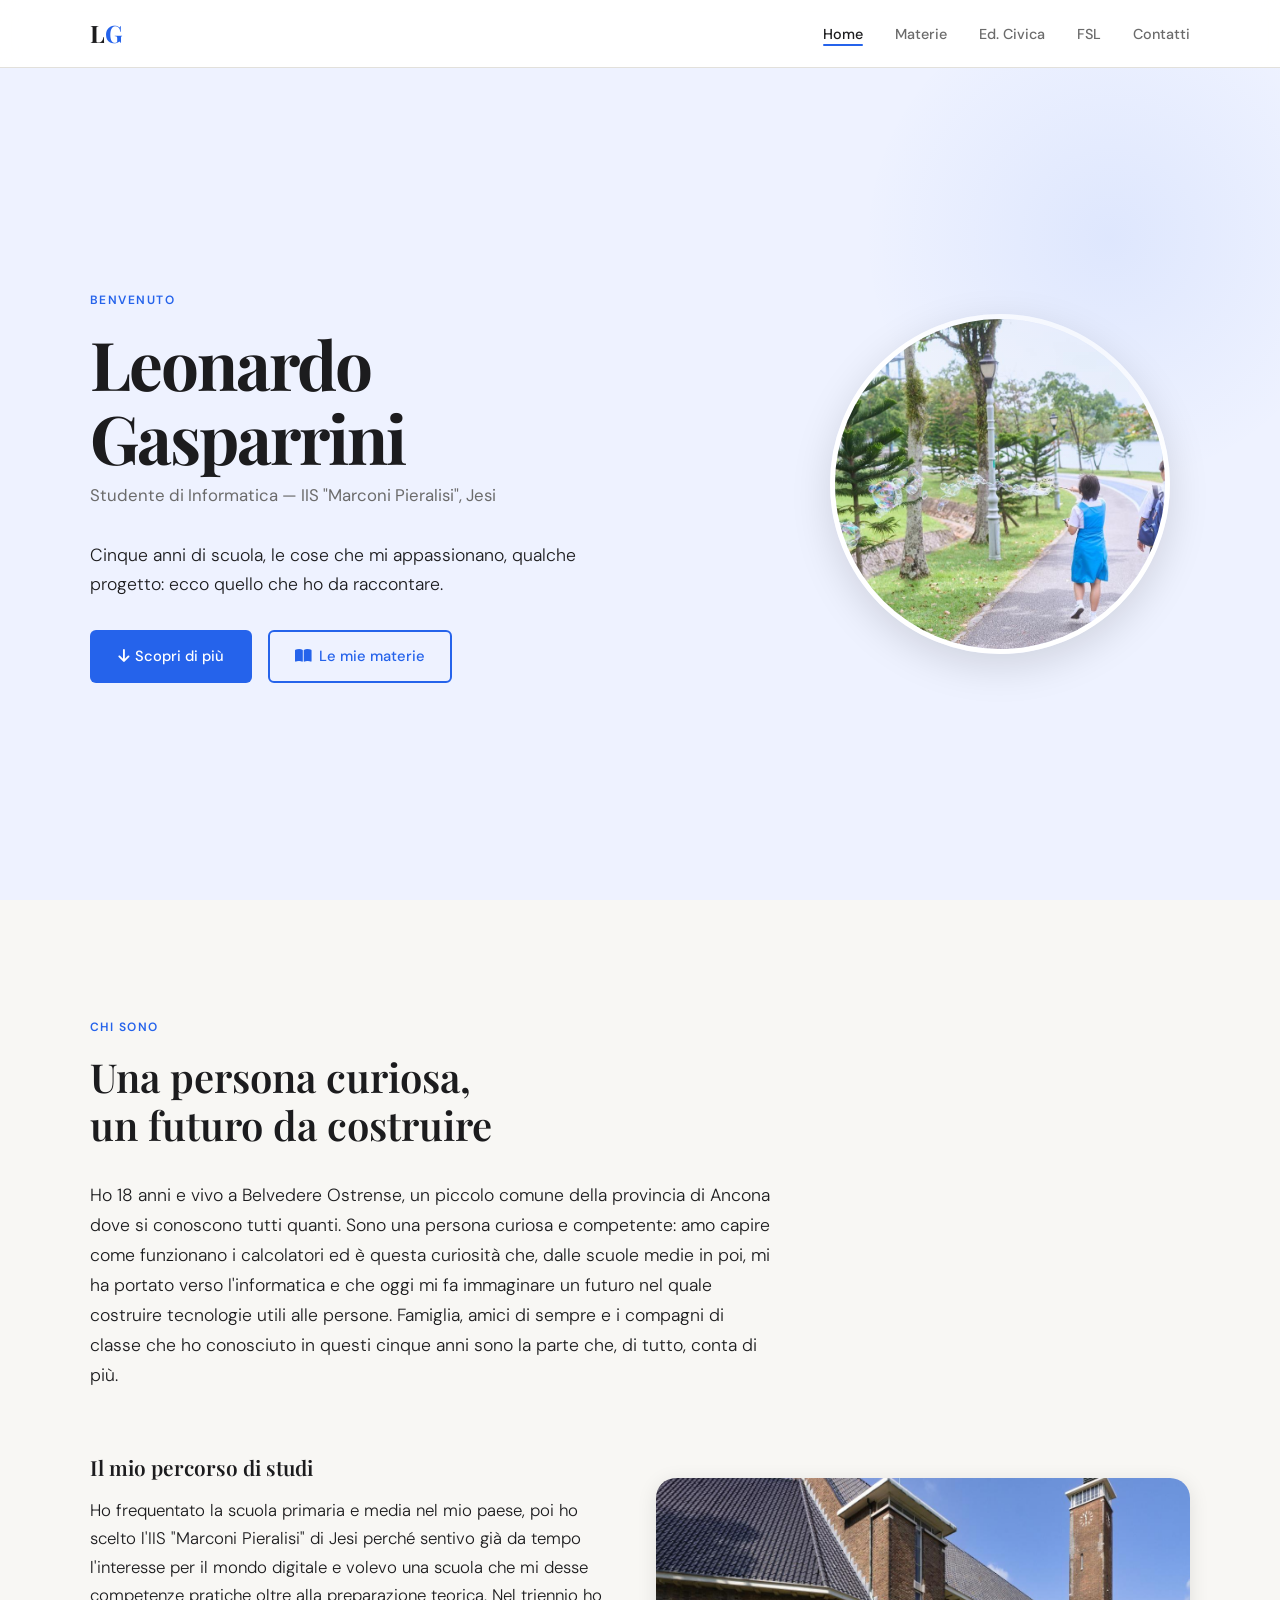
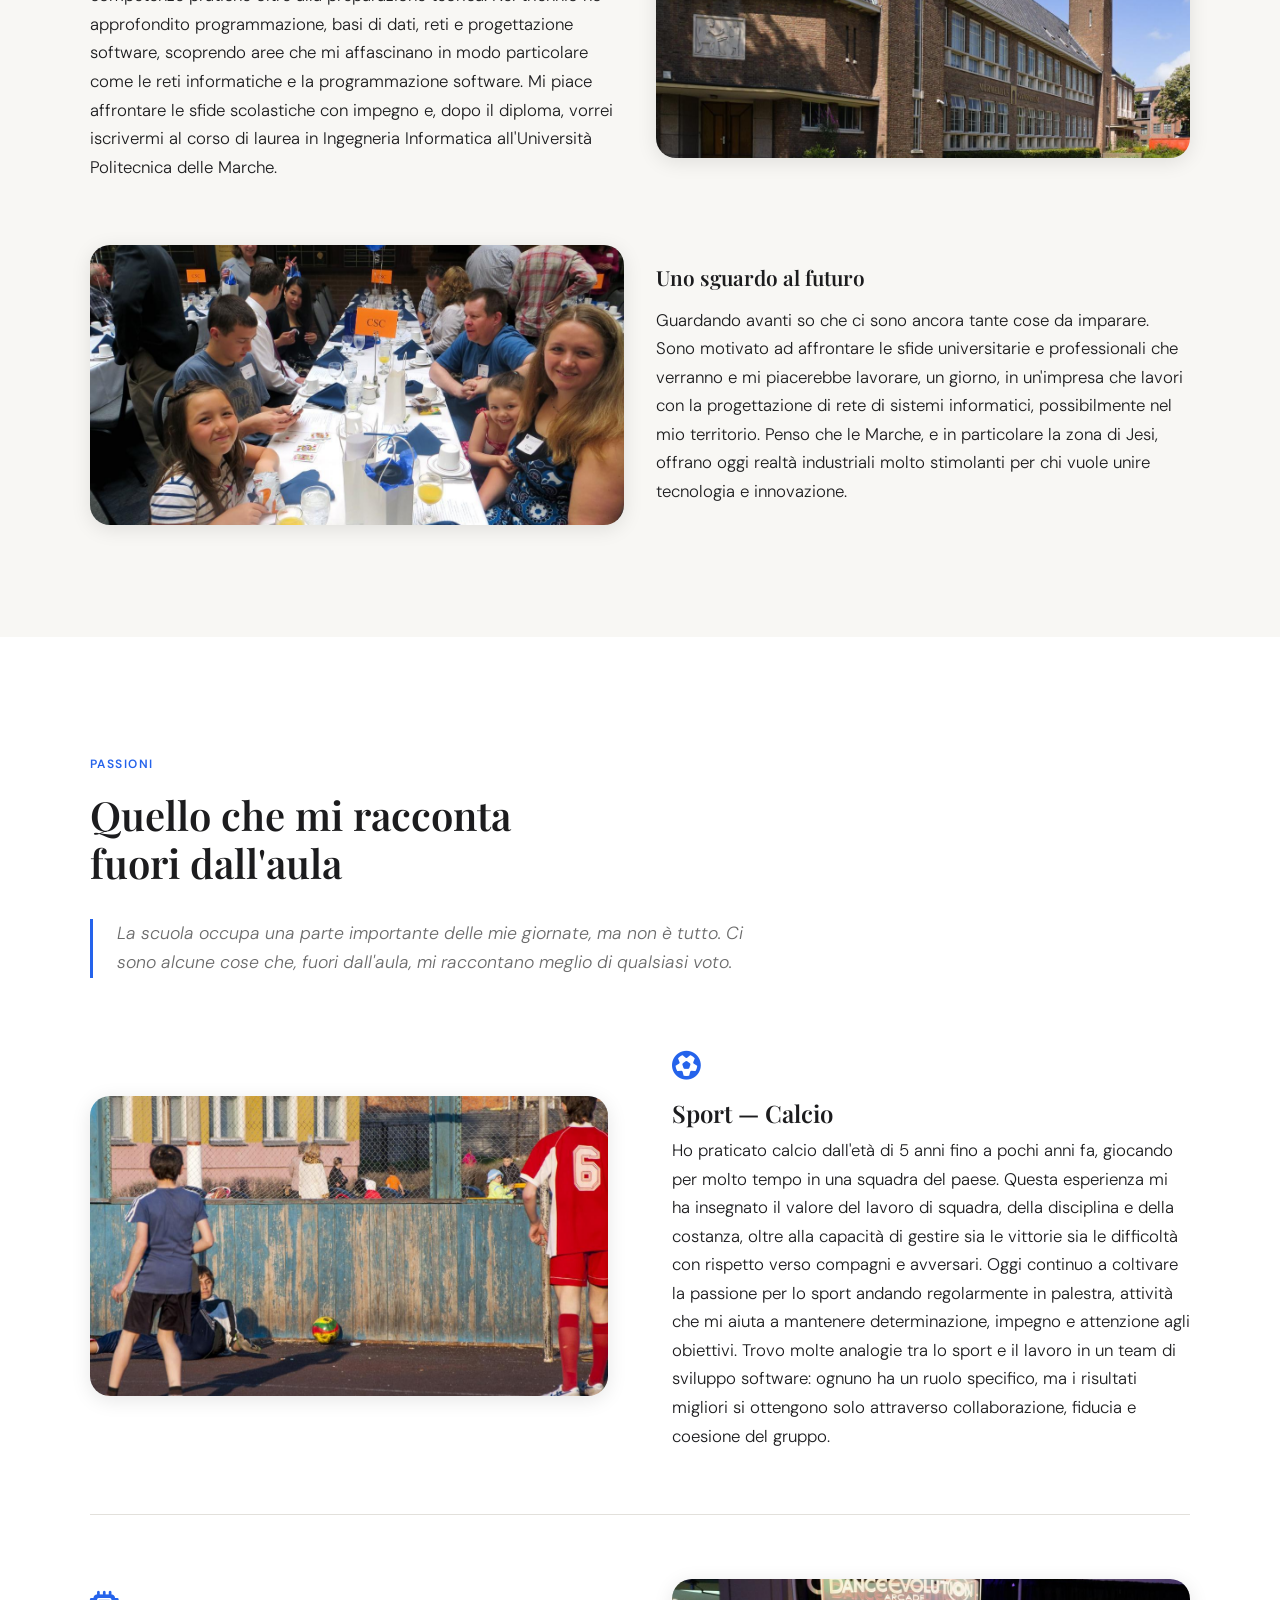
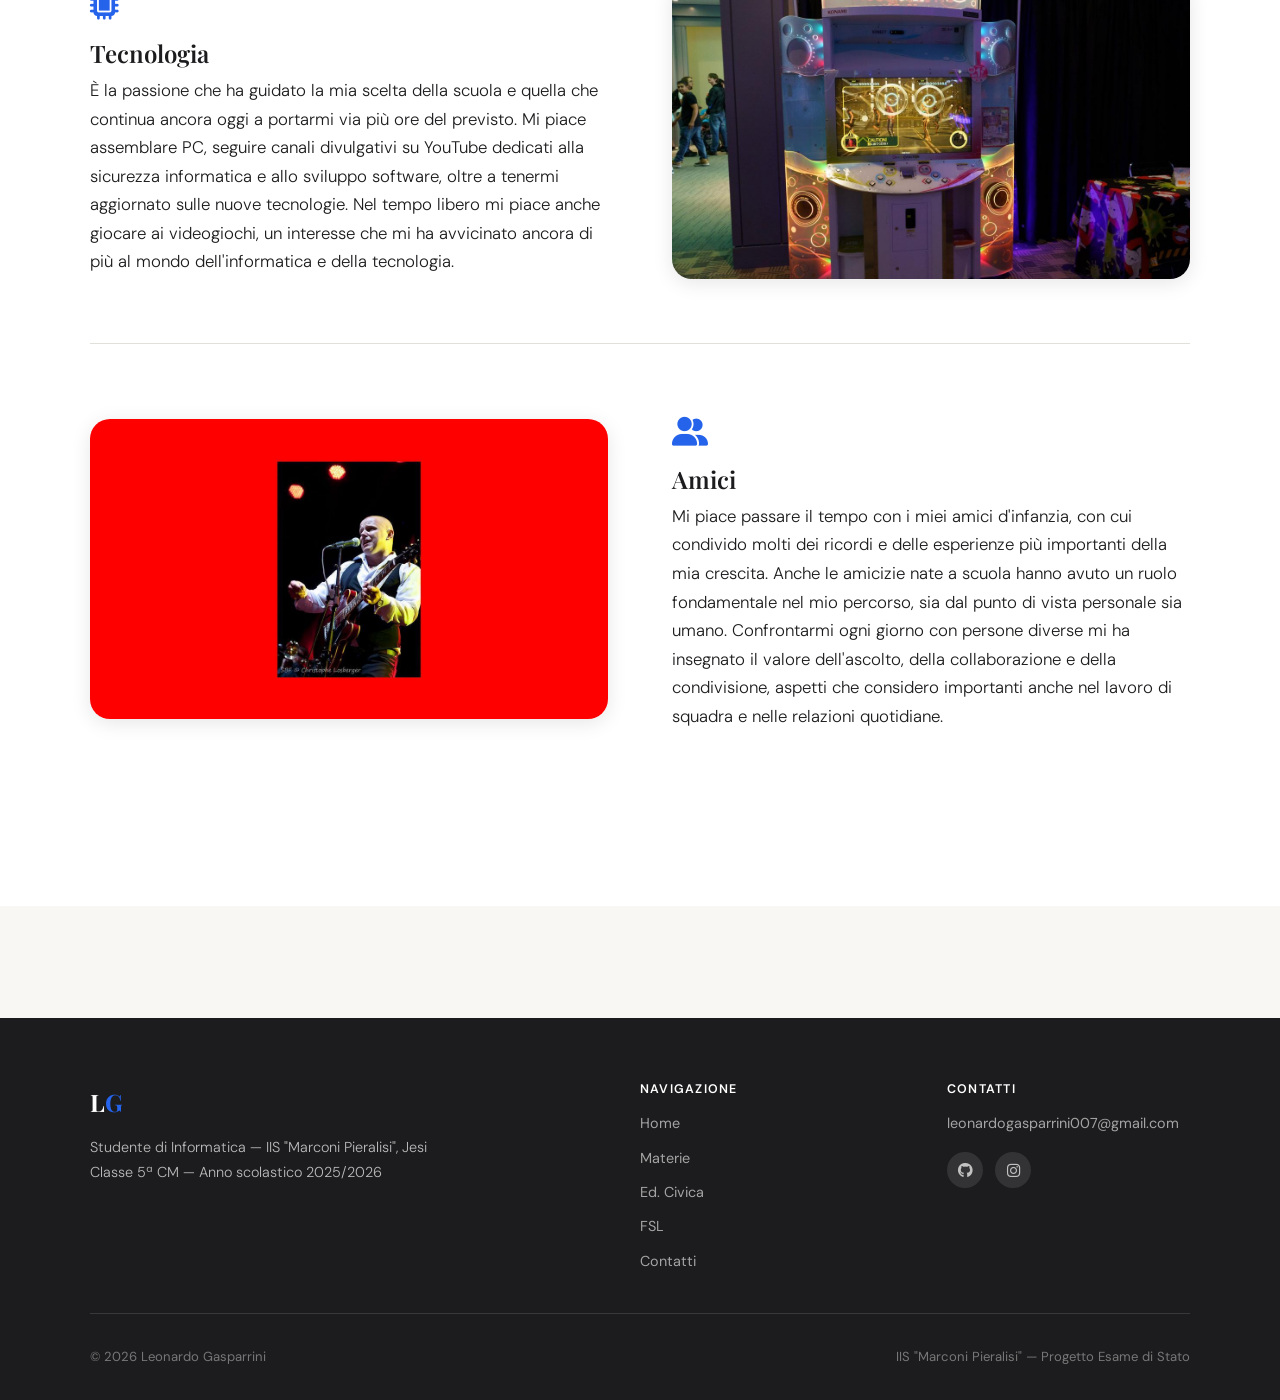
==== index.html @ d957cecd "Aggiunta file sito" ====
<!DOCTYPE html>
<html lang="it">
<head>
  <meta charset="UTF-8">
  <meta name="viewport" content="width=device-width, initial-scale=1.0">
  <title>Leonardo Gasparrini — Studente di Informatica</title>
  <meta name="description" content="Sito personale di Leonardo Gasparrini, studente del quinto anno IIS Marconi Pieralisi di Jesi, indirizzo Informatica e Telecomunicazioni.">
  <meta property="og:title" content="Leonardo Gasparrini — Studente di Informatica">
  <meta property="og:description" content="Cinque anni di scuola, le cose che mi appassionano, qualche progetto: ecco quello che ho da raccontare.">
  <link rel="stylesheet" href="style.css">
  <link rel="stylesheet" href="https://cdnjs.cloudflare.com/ajax/libs/font-awesome/6.5.0/css/all.min.css">
</head>
<body>

  <!-- NAVIGAZIONE -->
  <header class="site-nav" role="banner">
    <div class="container nav-inner">
      <a href="index.html" class="nav-logo" aria-label="Torna alla home">L<span>G</span></a>
      <nav aria-label="Navigazione principale">
        <ul class="nav-links">
          <li><a href="#home" class="active">Home</a></li>
          <li><a href="materie.html">Materie</a></li>
          <li><a href="educazione-civica.html">Ed. Civica</a></li>
          <li><a href="pcto.html">FSL</a></li>
          <li><a href="contatti.html">Contatti</a></li>
        </ul>
      </nav>
      <button class="nav-hamburger" aria-label="Apri menu" aria-expanded="false" aria-controls="mobile-menu">
        <span></span><span></span><span></span>
      </button>
    </div>
  </header>

  <!-- MENU MOBILE -->
  <nav class="nav-mobile" id="mobile-menu" aria-label="Navigazione mobile">
    <a href="#home">Home</a>
    <a href="materie.html">Materie</a>
    <a href="educazione-civica.html">Ed. Civica</a>
    <a href="pcto.html">FSL</a>
    <a href="contatti.html">Contatti</a>
  </nav>

  <main>

    <!-- ══════════════════════════════════════════
         SEZIONE HERO
    ══════════════════════════════════════════ -->
    <section id="home" class="hero-section" aria-labelledby="hero-name">
      <div class="container">
        <div class="hero-grid">

          <div class="hero-text">
            <span class="section-label">Benvenuto</span>
            <h1 class="hero-name" id="hero-name">Leonardo<br>Gasparrini</h1>
            <p class="hero-subtitle">Studente di Informatica — IIS "Marconi Pieralisi", Jesi</p>
            <p class="hero-welcome">Cinque anni di scuola, le cose che mi appassionano, qualche progetto: ecco quello che ho da raccontare.</p>
            <div class="hero-cta">
              <a href="#chi-sono" class="btn btn-primary">
                <i class="fa-solid fa-arrow-down" aria-hidden="true"></i> Scopri di più
              </a>
              <a href="materie.html" class="btn btn-outline">
                <i class="fa-solid fa-book-open" aria-hidden="true"></i> Le mie materie
              </a>
            </div>
          </div>

          <div class="hero-photo-wrap">
            <img
              src="immagini/profilo.jpg"
              alt="Foto profilo di Leonardo Gasparrini"
              class="hero-photo"
              width="340" height="340"
            >
          </div>

        </div>
      </div>
    </section>

    <!-- ══════════════════════════════════════════
         SEZIONE CHI SONO
    ══════════════════════════════════════════ -->
    <section id="chi-sono" class="about-section" aria-labelledby="about-heading">
      <div class="container">

        <span class="section-label">Chi sono</span>
        <h2 class="section-heading" id="about-heading">Una persona curiosa,<br>un futuro da costruire</h2>

        <p class="about-intro fade-in">
          Ho 18 anni e vivo a Belvedere Ostrense, un piccolo comune della provincia di Ancona
          dove si conoscono tutti quanti. Sono una persona curiosa e competente: amo capire come
          funzionano i calcolatori ed è questa curiosità che, dalle scuole medie in poi, mi ha portato
          verso l'informatica e che oggi mi fa immaginare un futuro nel quale costruire tecnologie utili
          alle persone. Famiglia, amici di sempre e i compagni di classe che ho conosciuto in questi
          cinque anni sono la parte che, di tutto, conta di più.
        </p>

        <div class="about-blocks">

          <!-- Blocco 1: Percorso di studi -->
          <div class="about-block fade-in">
            <div class="about-block-text">
              <h3>Il mio percorso di studi</h3>
              <p>
                Ho frequentato la scuola primaria e media nel mio paese, poi ho scelto l'IIS "Marconi Pieralisi"
                di Jesi perché sentivo già da tempo l'interesse per il mondo digitale e volevo una scuola che mi
                desse competenze pratiche oltre alla preparazione teorica. Nel triennio ho approfondito
                programmazione, basi di dati, reti e progettazione software, scoprendo aree che mi affascinano
                in modo particolare come le reti informatiche e la programmazione software. Mi piace affrontare
                le sfide scolastiche con impegno e, dopo il diploma, vorrei iscrivermi al corso di laurea in
                Ingegneria Informatica all'Università Politecnica delle Marche.
              </p>
            </div>
            <img
              src="immagini/scuola-marconi.jpg"
              alt="L'istituto IIS Marconi Pieralisi di Jesi"
              class="about-block-img"
              loading="lazy"
              width="540" height="280"
            >
          </div>

          <!-- Blocco 2: Sguardo al futuro -->
          <div class="about-block reverse fade-in">
            <div class="about-block-text">
              <h3>Uno sguardo al futuro</h3>
              <p>
                Guardando avanti so che ci sono ancora tante cose da imparare. Sono motivato ad affrontare
                le sfide universitarie e professionali che verranno e mi piacerebbe lavorare, un giorno, in
                un'impresa che lavori con la progettazione di rete di sistemi informatici, possibilmente nel
                mio territorio. Penso che le Marche, e in particolare la zona di Jesi, offrano oggi realtà
                industriali molto stimolanti per chi vuole unire tecnologia e innovazione.
              </p>
            </div>
            <img
              src="immagini/univpm-ancona.jpg"
              alt="Università Politecnica delle Marche, Ancona"
              class="about-block-img"
              loading="lazy"
              width="540" height="280"
            >
          </div>

        </div>
      </div>
    </section>

    <!-- ══════════════════════════════════════════
         SEZIONE PASSIONI
    ══════════════════════════════════════════ -->
    <section id="passioni" class="passions-section" aria-labelledby="passions-heading">
      <div class="container">

        <span class="section-label">Passioni</span>
        <h2 class="section-heading" id="passions-heading">Quello che mi racconta<br>fuori dall'aula</h2>

        <p class="passions-bridge fade-in">
          La scuola occupa una parte importante delle mie giornate, ma non è tutto. Ci sono alcune
          cose che, fuori dall'aula, mi raccontano meglio di qualsiasi voto.
        </p>

        <!-- Passione: Calcio -->
        <div class="passion-block fade-in">
          <img
            src="immagini/passione-calcio.jpg"
            alt="Campo da calcio - passione per lo sport"
            class="passion-img"
            loading="lazy"
            width="540" height="300"
          >
          <div class="passion-content">
            <div class="passion-icon" aria-hidden="true">
              <i class="fa-solid fa-futbol"></i>
            </div>
            <h3>Sport — Calcio</h3>
            <p>
              Ho praticato calcio dall'età di 5 anni fino a pochi anni fa, giocando per molto tempo in
              una squadra del paese. Questa esperienza mi ha insegnato il valore del lavoro di squadra,
              della disciplina e della costanza, oltre alla capacità di gestire sia le vittorie sia le
              difficoltà con rispetto verso compagni e avversari. Oggi continuo a coltivare la passione
              per lo sport andando regolarmente in palestra, attività che mi aiuta a mantenere
              determinazione, impegno e attenzione agli obiettivi. Trovo molte analogie tra lo sport e il
              lavoro in un team di sviluppo software: ognuno ha un ruolo specifico, ma i risultati
              migliori si ottengono solo attraverso collaborazione, fiducia e coesione del gruppo.
            </p>
          </div>
        </div>

        <!-- Passione: Tecnologia -->
        <div class="passion-block reverse fade-in">
          <img
            src="immagini/passione-tecnologia.jpg"
            alt="Computer e tecnologia - passione informatica"
            class="passion-img"
            loading="lazy"
            width="540" height="300"
          >
          <div class="passion-content">
            <div class="passion-icon" aria-hidden="true">
              <i class="fa-solid fa-microchip"></i>
            </div>
            <h3>Tecnologia</h3>
            <p>
              È la passione che ha guidato la mia scelta della scuola e quella che continua ancora oggi
              a portarmi via più ore del previsto. Mi piace assemblare PC, seguire canali divulgativi su
              YouTube dedicati alla sicurezza informatica e allo sviluppo software, oltre a tenermi
              aggiornato sulle nuove tecnologie. Nel tempo libero mi piace anche giocare ai videogiochi,
              un interesse che mi ha avvicinato ancora di più al mondo dell'informatica e della tecnologia.
            </p>
          </div>
        </div>

        <!-- Passione: Amici -->
        <div class="passion-block fade-in">
          <img
            src="immagini/passione-musica.jpg"
            alt="Momenti con gli amici"
            class="passion-img"
            loading="lazy"
            width="540" height="300"
          >
          <div class="passion-content">
            <div class="passion-icon" aria-hidden="true">
              <i class="fa-solid fa-user-group"></i>
            </div>
            <h3>Amici</h3>
            <p>
              Mi piace passare il tempo con i miei amici d'infanzia, con cui condivido molti dei ricordi
              e delle esperienze più importanti della mia crescita. Anche le amicizie nate a scuola hanno
              avuto un ruolo fondamentale nel mio percorso, sia dal punto di vista personale sia umano.
              Confrontarmi ogni giorno con persone diverse mi ha insegnato il valore dell'ascolto, della
              collaborazione e della condivisione, aspetti che considero importanti anche nel lavoro di
              squadra e nelle relazioni quotidiane.
            </p>
          </div>
        </div>

      </div>
    </section>

  </main>

  <!-- FOOTER -->
  <footer class="site-footer" role="contentinfo">
    <div class="container">
      <div class="footer-grid">

        <div class="footer-brand">
          <a href="index.html" class="nav-logo">L<span>G</span></a>
          <p>Studente di Informatica — IIS "Marconi Pieralisi", Jesi<br>
          Classe 5ª CM — Anno scolastico 2025/2026</p>
        </div>

        <div class="footer-col">
          <h4>Navigazione</h4>
          <ul>
            <li><a href="index.html">Home</a></li>
            <li><a href="materie.html">Materie</a></li>
            <li><a href="educazione-civica.html">Ed. Civica</a></li>
            <li><a href="pcto.html">FSL</a></li>
            <li><a href="contatti.html">Contatti</a></li>
          </ul>
        </div>

        <div class="footer-col">
          <h4>Contatti</h4>
          <ul>
            <li><a href="mailto:leonardogasparrini007@gmail.com">leonardogasparrini007@gmail.com</a></li>
          </ul>
          <div class="footer-social" style="margin-top:1rem;">
            <a href="https://github.com/Leoprince07" target="_blank" rel="noopener" aria-label="GitHub di Leonardo Gasparrini">
              <i class="fa-brands fa-github" aria-hidden="true"></i>
            </a>
            <a href="https://instagram.com/leonardogasparrini_" target="_blank" rel="noopener" aria-label="Instagram di Leonardo Gasparrini">
              <i class="fa-brands fa-instagram" aria-hidden="true"></i>
            </a>
          </div>
        </div>

      </div>

      <div class="footer-bottom">
        <span>© 2026 Leonardo Gasparrini</span>
        <span>IIS "Marconi Pieralisi" — Progetto Esame di Stato</span>
      </div>
    </div>
  </footer>

  <script src="script.js"></script>
</body>
</html>
---- style.css ----
/* ============================================
   VARIABILI GLOBALI
   ============================================ */
@import url('https://fonts.googleapis.com/css2?family=Playfair+Display:ital,wght@0,400;0,600;0,700;1,400&family=DM+Sans:wght@300;400;500;600&display=swap');

:root {
  /* Colori */
  --color-bg:        #F8F7F4;
  --color-surface:   #FFFFFF;
  --color-text:      #1C1C1E;
  --color-muted:     #6B6B6B;
  --color-accent:    #2563EB;
  --color-accent-dk: #1A47B8;
  --color-border:    #E2E0DB;
  --color-hero-bg:   #EEF2FF;

  /* Tipografia */
  --font-display: 'Playfair Display', Georgia, serif;
  --font-body:    'DM Sans', system-ui, sans-serif;

  /* Spaziatura */
  --space-xs:  0.5rem;
  --space-sm:  1rem;
  --space-md:  2rem;
  --space-lg:  4rem;
  --space-xl:  7rem;

  /* Componenti */
  --radius-sm:  6px;
  --radius-md:  12px;
  --radius-lg:  20px;
  --shadow-sm:  0 1px 4px rgba(0,0,0,0.07);
  --shadow-md:  0 4px 20px rgba(0,0,0,0.10);
  --shadow-lg:  0 12px 40px rgba(0,0,0,0.13);
  --transition: 0.28s ease;
  --nav-h:      68px;
}

/* ============================================
   RESET & BASE
   ============================================ */
*, *::before, *::after { box-sizing: border-box; margin: 0; padding: 0; }

html { scroll-behavior: smooth; font-size: 16px; }

body {
  font-family: var(--font-body);
  background: var(--color-bg);
  color: var(--color-text);
  line-height: 1.7;
  -webkit-font-smoothing: antialiased;
}

img {
  display: block;
  max-width: 100%;
  height: auto;
}

a {
  color: var(--color-accent);
  text-decoration: none;
  transition: color var(--transition);
}
a:hover { color: var(--color-accent-dk); }
a:focus-visible {
  outline: 3px solid var(--color-accent);
  outline-offset: 3px;
  border-radius: 3px;
}

ul { list-style: none; }

/* ============================================
   TIPOGRAFIA
   ============================================ */
h1, h2, h3, h4 {
  font-family: var(--font-display);
  line-height: 1.2;
  color: var(--color-text);
}

h1 { font-size: clamp(2.2rem, 5vw, 3.8rem); font-weight: 700; }
h2 { font-size: clamp(1.7rem, 3.5vw, 2.5rem); font-weight: 600; }
h3 { font-size: clamp(1.2rem, 2.5vw, 1.5rem); font-weight: 600; }
h4 { font-size: 1.1rem; font-weight: 600; }

p { margin-bottom: 1rem; font-weight: 300; font-size: 1.05rem; }
p:last-child { margin-bottom: 0; }

strong { font-weight: 600; }

/* ============================================
   LAYOUT UTILITÀ
   ============================================ */
.container {
  width: min(1100px, 92%);
  margin-inline: auto;
}

.section-label {
  display: inline-block;
  font-family: var(--font-body);
  font-size: 0.75rem;
  font-weight: 600;
  letter-spacing: 0.12em;
  text-transform: uppercase;
  color: var(--color-accent);
  margin-bottom: var(--space-sm);
}

.section-heading {
  margin-bottom: var(--space-md);
}

/* ============================================
   NAVIGAZIONE
   ============================================ */
.site-nav {
  position: sticky;
  top: 0;
  z-index: 100;
  background: rgba(255,255,255,0.92);
  backdrop-filter: blur(12px);
  -webkit-backdrop-filter: blur(12px);
  border-bottom: 1px solid var(--color-border);
  height: var(--nav-h);
}

.nav-inner {
  display: flex;
  align-items: center;
  justify-content: space-between;
  height: 100%;
}

.nav-logo {
  font-family: var(--font-display);
  font-size: 1.5rem;
  font-weight: 700;
  color: var(--color-text);
  letter-spacing: -0.02em;
}
.nav-logo span { color: var(--color-accent); }
.nav-logo:hover { color: var(--color-text); }

.nav-links {
  display: flex;
  gap: var(--space-md);
  align-items: center;
}

.nav-links a {
  font-size: 0.9rem;
  font-weight: 500;
  color: var(--color-muted);
  transition: color var(--transition);
  position: relative;
}
.nav-links a::after {
  content: '';
  position: absolute;
  bottom: -3px;
  left: 0;
  width: 0;
  height: 2px;
  background: var(--color-accent);
  transition: width var(--transition);
  border-radius: 2px;
}
.nav-links a:hover,
.nav-links a.active { color: var(--color-text); }
.nav-links a:hover::after,
.nav-links a.active::after { width: 100%; }

/* Hamburger */
.nav-hamburger {
  display: none;
  flex-direction: column;
  gap: 5px;
  background: none;
  border: none;
  cursor: pointer;
  padding: 6px;
  border-radius: var(--radius-sm);
}
.nav-hamburger span {
  display: block;
  width: 24px;
  height: 2px;
  background: var(--color-text);
  border-radius: 2px;
  transition: transform var(--transition), opacity var(--transition);
}
.nav-hamburger[aria-expanded="true"] span:nth-child(1) {
  transform: translateY(7px) rotate(45deg);
}
.nav-hamburger[aria-expanded="true"] span:nth-child(2) {
  opacity: 0;
}
.nav-hamburger[aria-expanded="true"] span:nth-child(3) {
  transform: translateY(-7px) rotate(-45deg);
}

/* Menu mobile */
.nav-mobile {
  display: none;
  position: fixed;
  top: var(--nav-h);
  left: 0;
  right: 0;
  background: var(--color-surface);
  border-bottom: 1px solid var(--color-border);
  padding: var(--space-md);
  z-index: 99;
  box-shadow: var(--shadow-md);
}
.nav-mobile.open { display: flex; flex-direction: column; gap: var(--space-sm); }
.nav-mobile a {
  font-size: 1.05rem;
  font-weight: 500;
  color: var(--color-text);
  padding: 0.6rem 0;
  border-bottom: 1px solid var(--color-border);
}
.nav-mobile a:last-child { border-bottom: none; }

/* ============================================
   HERO — index.html
   ============================================ */
.hero-section {
  min-height: calc(100svh - var(--nav-h));
  display: flex;
  align-items: center;
  background: var(--color-hero-bg);
  padding: var(--space-xl) 0;
  overflow: hidden;
  position: relative;
}

/* Decorazione geometrica sfondo */
.hero-section::before {
  content: '';
  position: absolute;
  top: -80px;
  right: -80px;
  width: 500px;
  height: 500px;
  border-radius: 50%;
  background: radial-gradient(circle, rgba(37,99,235,0.08) 0%, transparent 70%);
  pointer-events: none;
}

.hero-grid {
  display: grid;
  grid-template-columns: 1fr 380px;
  gap: var(--space-lg);
  align-items: center;
}

.hero-text { max-width: 560px; }

.hero-name {
  font-size: clamp(2.6rem, 6vw, 4.2rem);
  font-weight: 700;
  letter-spacing: -0.03em;
  margin-bottom: 0.4rem;
  line-height: 1.1;
}

.hero-subtitle {
  font-family: var(--font-body);
  font-size: 1.05rem;
  font-weight: 400;
  color: var(--color-muted);
  margin-bottom: var(--space-md);
}

.hero-welcome {
  font-size: 1.1rem;
  font-weight: 300;
  color: var(--color-text);
  margin-bottom: var(--space-md);
  line-height: 1.6;
}

.hero-cta {
  display: flex;
  gap: var(--space-sm);
  flex-wrap: wrap;
}

.btn {
  display: inline-flex;
  align-items: center;
  gap: 0.4rem;
  padding: 0.75rem 1.6rem;
  border-radius: var(--radius-sm);
  font-family: var(--font-body);
  font-size: 0.92rem;
  font-weight: 500;
  transition: all var(--transition);
  cursor: pointer;
  border: 2px solid transparent;
}

.btn-primary {
  background: var(--color-accent);
  color: #fff;
}
.btn-primary:hover {
  background: var(--color-accent-dk);
  color: #fff;
  transform: translateY(-1px);
  box-shadow: 0 6px 20px rgba(37,99,235,0.3);
}

.btn-outline {
  background: transparent;
  color: var(--color-accent);
  border-color: var(--color-accent);
}
.btn-outline:hover {
  background: var(--color-accent);
  color: #fff;
  transform: translateY(-1px);
}

/* Foto profilo hero */
.hero-photo-wrap {
  display: flex;
  justify-content: center;
}

.hero-photo {
  width: 340px;
  height: 340px;
  border-radius: 50%;
  object-fit: cover;
  object-position: top center;
  border: 5px solid var(--color-surface);
  box-shadow: var(--shadow-lg);
}

/* ============================================
   SEZIONE CHI SONO
   ============================================ */
.about-section {
  padding: var(--space-xl) 0;
}

.about-intro {
  max-width: 680px;
  margin-bottom: var(--space-lg);
  font-size: 1.1rem;
}

.about-blocks {
  display: flex;
  flex-direction: column;
  gap: var(--space-lg);
}

.about-block {
  display: grid;
  grid-template-columns: 1fr 1fr;
  gap: var(--space-md);
  align-items: center;
}

.about-block.reverse { direction: rtl; }
.about-block.reverse > * { direction: ltr; }

.about-block-img {
  border-radius: var(--radius-lg);
  width: 100%;
  height: 280px;
  object-fit: cover;
  box-shadow: var(--shadow-md);
}

.about-block-text h3 {
  margin-bottom: var(--space-sm);
  font-size: 1.3rem;
}

/* ============================================
   SEZIONE PASSIONI
   ============================================ */
.passions-section {
  padding: var(--space-xl) 0;
  background: var(--color-surface);
}

.passions-bridge {
  max-width: 660px;
  font-size: 1.1rem;
  font-style: italic;
  color: var(--color-muted);
  margin-bottom: var(--space-lg);
  padding-left: 1.5rem;
  border-left: 3px solid var(--color-accent);
}

.passion-block {
  display: grid;
  grid-template-columns: 1fr 1fr;
  gap: var(--space-lg);
  align-items: center;
  margin-bottom: var(--space-lg);
  padding-bottom: var(--space-lg);
  border-bottom: 1px solid var(--color-border);
}
.passion-block:last-child { border-bottom: none; margin-bottom: 0; }

.passion-block.reverse { direction: rtl; }
.passion-block.reverse > * { direction: ltr; }

.passion-img {
  border-radius: var(--radius-lg);
  width: 100%;
  height: 300px;
  object-fit: cover;
  box-shadow: var(--shadow-md);
}

.passion-content h3 {
  font-size: 1.5rem;
  margin-bottom: 0.5rem;
}

.passion-icon {
  font-size: 1.8rem;
  margin-bottom: 0.5rem;
  color: var(--color-accent);
}

/* ============================================
   PAGINA MATERIE — griglia card
   ============================================ */
.page-hero {
  background: var(--color-hero-bg);
  padding: var(--space-lg) 0;
  margin-bottom: var(--space-lg);
}

.page-hero h1 {
  margin-bottom: 0.5rem;
}

.page-hero p {
  color: var(--color-muted);
  max-width: 560px;
  font-size: 1.05rem;
}

.subjects-section {
  padding-bottom: var(--space-xl);
}

.subjects-group {
  margin-bottom: var(--space-lg);
}

.subjects-group-title {
  font-family: var(--font-body);
  font-size: 0.78rem;
  font-weight: 600;
  letter-spacing: 0.12em;
  text-transform: uppercase;
  color: var(--color-accent);
  margin-bottom: var(--space-md);
  padding-bottom: 0.5rem;
  border-bottom: 2px solid var(--color-border);
}

.subjects-grid {
  display: grid;
  grid-template-columns: repeat(auto-fill, minmax(280px, 1fr));
  gap: var(--space-md);
}

/* Card materia */
.subject-card {
  background: var(--color-surface);
  border-radius: var(--radius-md);
  overflow: hidden;
  box-shadow: var(--shadow-sm);
  border: 1px solid var(--color-border);
  transition: transform var(--transition), box-shadow var(--transition);
  display: block;
  color: var(--color-text);
}
.subject-card:hover {
  transform: translateY(-4px);
  box-shadow: var(--shadow-lg);
  color: var(--color-text);
}

.subject-card-img {
  width: 100%;
  height: 160px;
  object-fit: cover;
}

.subject-card-body {
  padding: 1.2rem;
}

.subject-card-title {
  font-family: var(--font-display);
  font-size: 1.1rem;
  font-weight: 600;
  margin-bottom: 0.4rem;
}

.subject-card-desc {
  font-size: 0.88rem;
  color: var(--color-muted);
  line-height: 1.5;
  margin-bottom: 0;
}

/* ============================================
   PAGINA MATERIA SINGOLA
   ============================================ */
.subject-page {
  padding: var(--space-xl) 0;
}

.subject-page-header {
  display: grid;
  grid-template-columns: 1fr 400px;
  gap: var(--space-lg);
  align-items: center;
  margin-bottom: var(--space-lg);
}

.subject-page-img {
  width: 100%;
  height: 300px;
  object-fit: cover;
  border-radius: var(--radius-lg);
  box-shadow: var(--shadow-md);
}

.subject-back {
  display: inline-flex;
  align-items: center;
  gap: 0.4rem;
  font-size: 0.88rem;
  color: var(--color-muted);
  margin-bottom: var(--space-sm);
  transition: color var(--transition);
}
.subject-back:hover { color: var(--color-accent); }

.subject-body {
  max-width: 740px;
}

/* ============================================
   EDUCAZIONE CIVICA
   ============================================ */
.edcivica-section {
  padding: var(--space-xl) 0;
}

.edcivica-block {
  display: grid;
  grid-template-columns: 1fr 420px;
  gap: var(--space-lg);
  align-items: start;
  margin-bottom: var(--space-lg);
  padding-bottom: var(--space-lg);
  border-bottom: 1px solid var(--color-border);
}
.edcivica-block:last-child { border-bottom: none; }

.edcivica-block.img-right { direction: ltr; }
.edcivica-block.img-left  { direction: rtl; }
.edcivica-block.img-left > * { direction: ltr; }

.edcivica-img {
  border-radius: var(--radius-lg);
  width: 100%;
  height: 260px;
  object-fit: cover;
  box-shadow: var(--shadow-md);
}

.edcivica-text h2 {
  margin-bottom: var(--space-sm);
}

/* ============================================
   PCTO
   ============================================ */
.pcto-section {
  padding: var(--space-xl) 0;
}

.pcto-intro {
  display: grid;
  grid-template-columns: 1fr 400px;
  gap: var(--space-lg);
  align-items: start;
  margin-bottom: var(--space-lg);
}

.pcto-img {
  border-radius: var(--radius-lg);
  width: 100%;
  height: 260px;
  object-fit: cover;
  box-shadow: var(--shadow-md);
}

.pcto-role-badge {
  display: inline-block;
  background: var(--color-hero-bg);
  color: var(--color-accent);
  border: 1px solid rgba(37,99,235,0.25);
  padding: 0.35rem 1rem;
  border-radius: 999px;
  font-size: 0.85rem;
  font-weight: 600;
  margin-bottom: var(--space-sm);
}

.pcto-mansioni {
  margin-bottom: var(--space-lg);
}

.pcto-mansione {
  background: var(--color-surface);
  border-radius: var(--radius-md);
  border: 1px solid var(--color-border);
  padding: 1.5rem;
  margin-bottom: var(--space-sm);
}

.pcto-mansione h3 {
  font-size: 1.05rem;
  margin-bottom: 0.5rem;
  display: flex;
  align-items: center;
  gap: 0.5rem;
}

.pcto-mansione i {
  color: var(--color-accent);
}

.skills-grid {
  display: grid;
  grid-template-columns: 1fr 1fr;
  gap: var(--space-md);
  margin-bottom: var(--space-lg);
}

.skills-box {
  background: var(--color-surface);
  border-radius: var(--radius-md);
  border: 1px solid var(--color-border);
  padding: 1.5rem;
}

.skills-box h3 {
  font-size: 1rem;
  margin-bottom: 1rem;
}

.skills-box ul {
  list-style: none;
}

.skills-box ul li {
  padding: 0.35rem 0;
  border-bottom: 1px solid var(--color-border);
  font-size: 0.92rem;
  display: flex;
  align-items: flex-start;
  gap: 0.5rem;
}
.skills-box ul li:last-child { border-bottom: none; }

.skills-box ul li::before {
  content: '→';
  color: var(--color-accent);
  font-weight: 600;
  flex-shrink: 0;
  margin-top: 0.05em;
}

.pcto-riflessione {
  background: var(--color-hero-bg);
  border-radius: var(--radius-lg);
  padding: var(--space-md) var(--space-lg);
  border-left: 4px solid var(--color-accent);
  max-width: 780px;
}

.pcto-riflessione blockquote {
  font-family: var(--font-display);
  font-style: italic;
  font-size: 1.15rem;
  line-height: 1.7;
  color: var(--color-text);
}

/* ============================================
   CONTATTI
   ============================================ */
.contacts-section {
  padding: var(--space-xl) 0;
}

.contacts-grid {
  display: grid;
  grid-template-columns: 1fr 1fr;
  gap: var(--space-lg);
  align-items: start;
}

.contact-list {
  display: flex;
  flex-direction: column;
  gap: var(--space-sm);
}

.contact-item {
  display: flex;
  align-items: center;
  gap: 1rem;
  padding: 1rem 1.25rem;
  background: var(--color-surface);
  border-radius: var(--radius-md);
  border: 1px solid var(--color-border);
  transition: box-shadow var(--transition);
}
.contact-item:hover { box-shadow: var(--shadow-md); }

.contact-item i {
  font-size: 1.2rem;
  color: var(--color-accent);
  width: 24px;
  text-align: center;
  flex-shrink: 0;
}

.contact-item-label {
  font-size: 0.78rem;
  color: var(--color-muted);
  text-transform: uppercase;
  letter-spacing: 0.08em;
  font-weight: 600;
}

.contact-item-value {
  font-size: 0.95rem;
  font-weight: 400;
}

.contacts-img {
  width: 100%;
  height: 400px;
  object-fit: cover;
  border-radius: var(--radius-lg);
  box-shadow: var(--shadow-md);
}

/* ============================================
   FOOTER
   ============================================ */
.site-footer {
  background: var(--color-text);
  color: rgba(255,255,255,0.7);
  padding: var(--space-lg) 0 var(--space-md);
  margin-top: var(--space-xl);
}

.footer-grid {
  display: grid;
  grid-template-columns: 2fr 1fr 1fr;
  gap: var(--space-lg);
  margin-bottom: var(--space-md);
}

.footer-brand .nav-logo {
  color: #fff;
  margin-bottom: 0.75rem;
  display: block;
}

.footer-brand p {
  font-size: 0.9rem;
  margin-bottom: 0;
}

.footer-col h4 {
  font-family: var(--font-body);
  font-size: 0.78rem;
  font-weight: 600;
  letter-spacing: 0.1em;
  text-transform: uppercase;
  color: #fff;
  margin-bottom: 0.75rem;
}

.footer-col ul li {
  margin-bottom: 0.45rem;
}
.footer-col ul li a {
  font-size: 0.9rem;
  color: rgba(255,255,255,0.6);
  transition: color var(--transition);
}
.footer-col ul li a:hover { color: #fff; }

.footer-social {
  display: flex;
  gap: 0.75rem;
  margin-top: 0.25rem;
}

.footer-social a {
  display: inline-flex;
  align-items: center;
  justify-content: center;
  width: 36px;
  height: 36px;
  border-radius: 50%;
  background: rgba(255,255,255,0.1);
  color: rgba(255,255,255,0.7);
  font-size: 0.95rem;
  transition: all var(--transition);
}
.footer-social a:hover {
  background: var(--color-accent);
  color: #fff;
}

.footer-bottom {
  border-top: 1px solid rgba(255,255,255,0.12);
  padding-top: var(--space-md);
  font-size: 0.82rem;
  color: rgba(255,255,255,0.4);
  display: flex;
  justify-content: space-between;
  align-items: center;
}

/* ============================================
   ANIMAZIONI FADE-IN
   ============================================ */
.fade-in {
  opacity: 0;
  transform: translateY(24px);
  transition: opacity 0.6s ease, transform 0.6s ease;
}
.fade-in.visible {
  opacity: 1;
  transform: translateY(0);
}

/* ============================================
   BREADCRUMB
   ============================================ */
.breadcrumb {
  display: flex;
  align-items: center;
  gap: 0.4rem;
  font-size: 0.82rem;
  color: var(--color-muted);
  margin-bottom: var(--space-md);
}
.breadcrumb a { color: var(--color-muted); }
.breadcrumb a:hover { color: var(--color-accent); }
.breadcrumb i { font-size: 0.65rem; }

/* ============================================
   RESPONSIVE — 1024px
   ============================================ */
@media (max-width: 1024px) {
  .hero-grid {
    grid-template-columns: 1fr 300px;
    gap: var(--space-md);
  }

  .hero-photo { width: 280px; height: 280px; }

  .subject-page-header {
    grid-template-columns: 1fr 320px;
  }

  .footer-grid {
    grid-template-columns: 1fr 1fr;
  }
  .footer-brand { grid-column: 1 / -1; }
}

/* ============================================
   RESPONSIVE — 768px
   ============================================ */
@media (max-width: 768px) {
  :root { --space-xl: 4rem; --space-lg: 2.5rem; }

  .nav-links { display: none; }
  .nav-hamburger { display: flex; }

  .hero-grid {
    grid-template-columns: 1fr;
    text-align: center;
  }
  .hero-photo-wrap { order: -1; }
  .hero-photo { width: 200px; height: 200px; }
  .hero-cta { justify-content: center; }
  .hero-text { max-width: 100%; }

  .about-block,
  .about-block.reverse {
    grid-template-columns: 1fr;
    direction: ltr;
  }

  .passion-block,
  .passion-block.reverse {
    grid-template-columns: 1fr;
    direction: ltr;
  }

  .edcivica-block,
  .edcivica-block.img-left {
    grid-template-columns: 1fr;
    direction: ltr;
  }

  .pcto-intro {
    grid-template-columns: 1fr;
  }

  .skills-grid { grid-template-columns: 1fr; }

  .contacts-grid { grid-template-columns: 1fr; }

  .subject-page-header { grid-template-columns: 1fr; }

  .footer-grid { grid-template-columns: 1fr; }

  .footer-bottom {
    flex-direction: column;
    gap: 0.5rem;
    text-align: center;
  }
}

/* ============================================
   RESPONSIVE — 480px
   ============================================ */
@media (max-width: 480px) {
  :root { --space-xl: 3rem; --space-lg: 2rem; --space-md: 1.5rem; }

  h1 { font-size: 2rem; }
  h2 { font-size: 1.5rem; }

  .subjects-grid {
    grid-template-columns: 1fr;
  }

  .hero-photo { width: 170px; height: 170px; }

  .passion-img { height: 220px; }
}
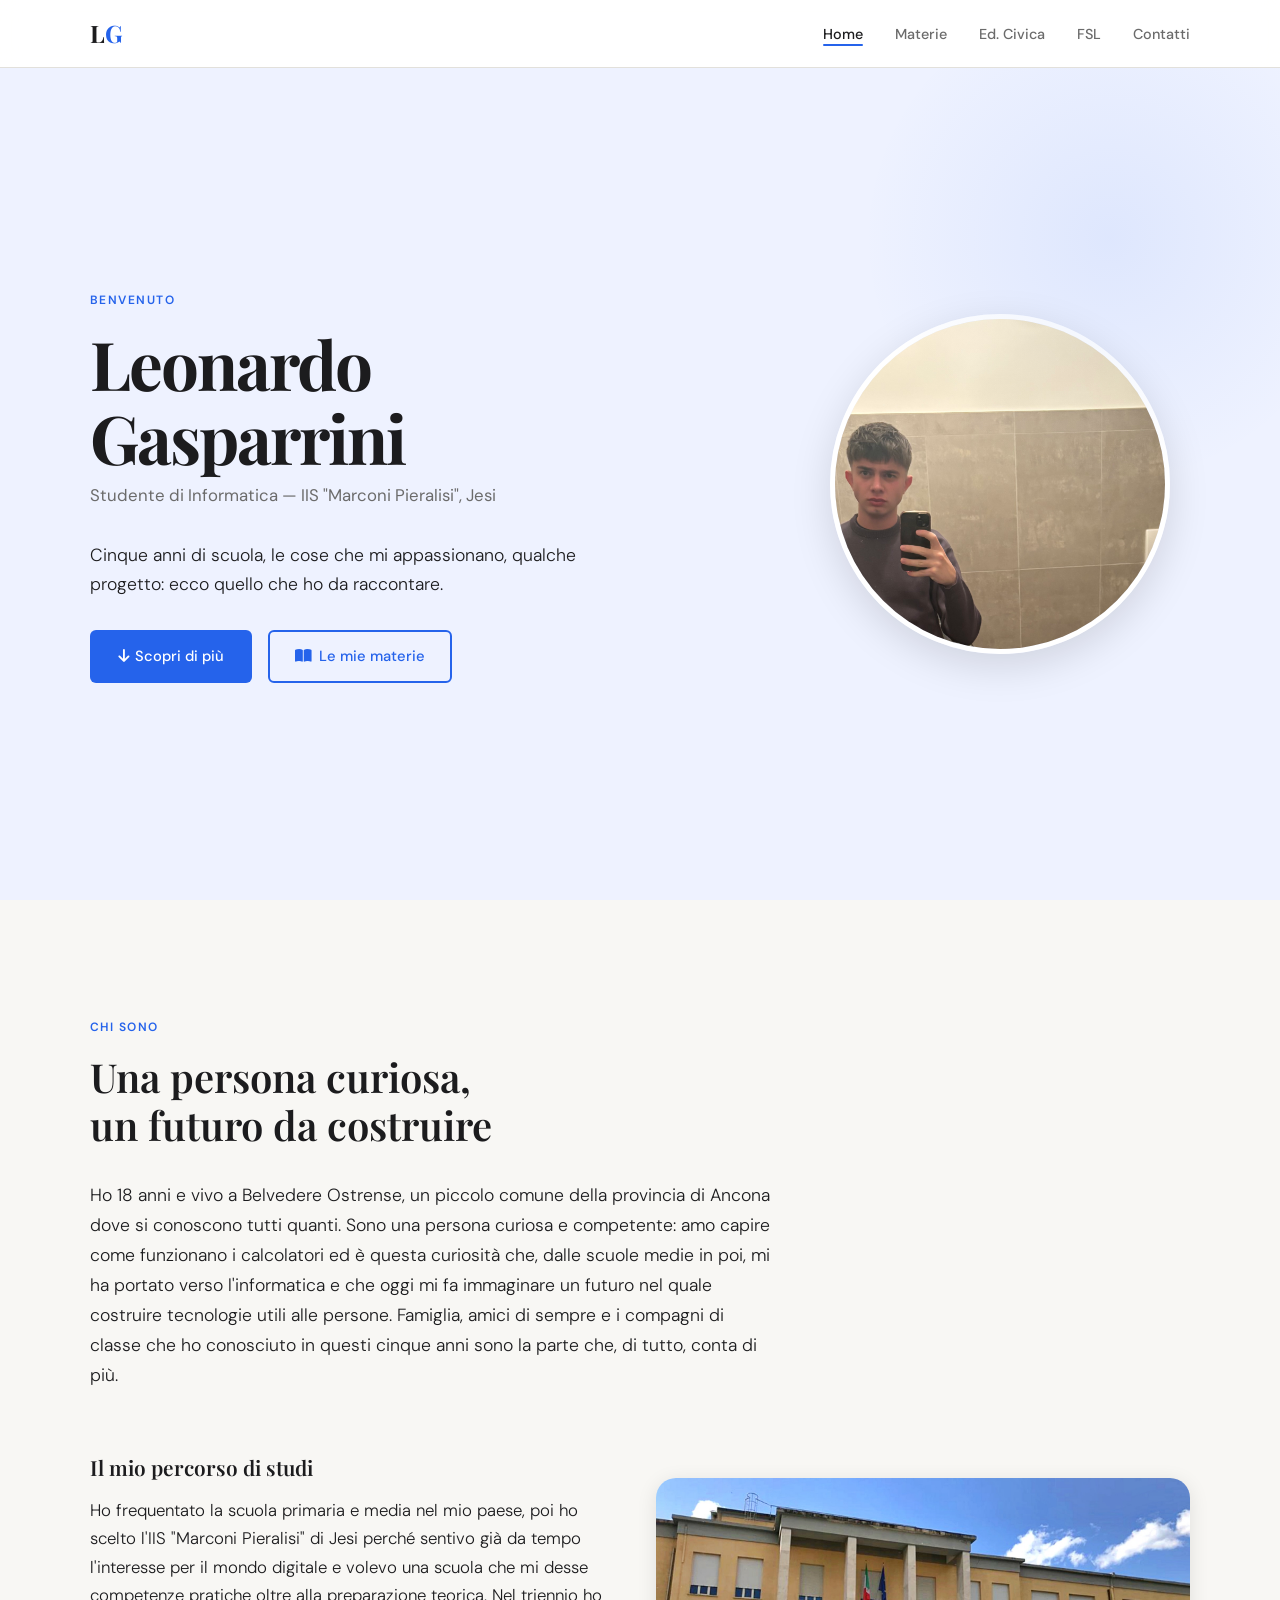
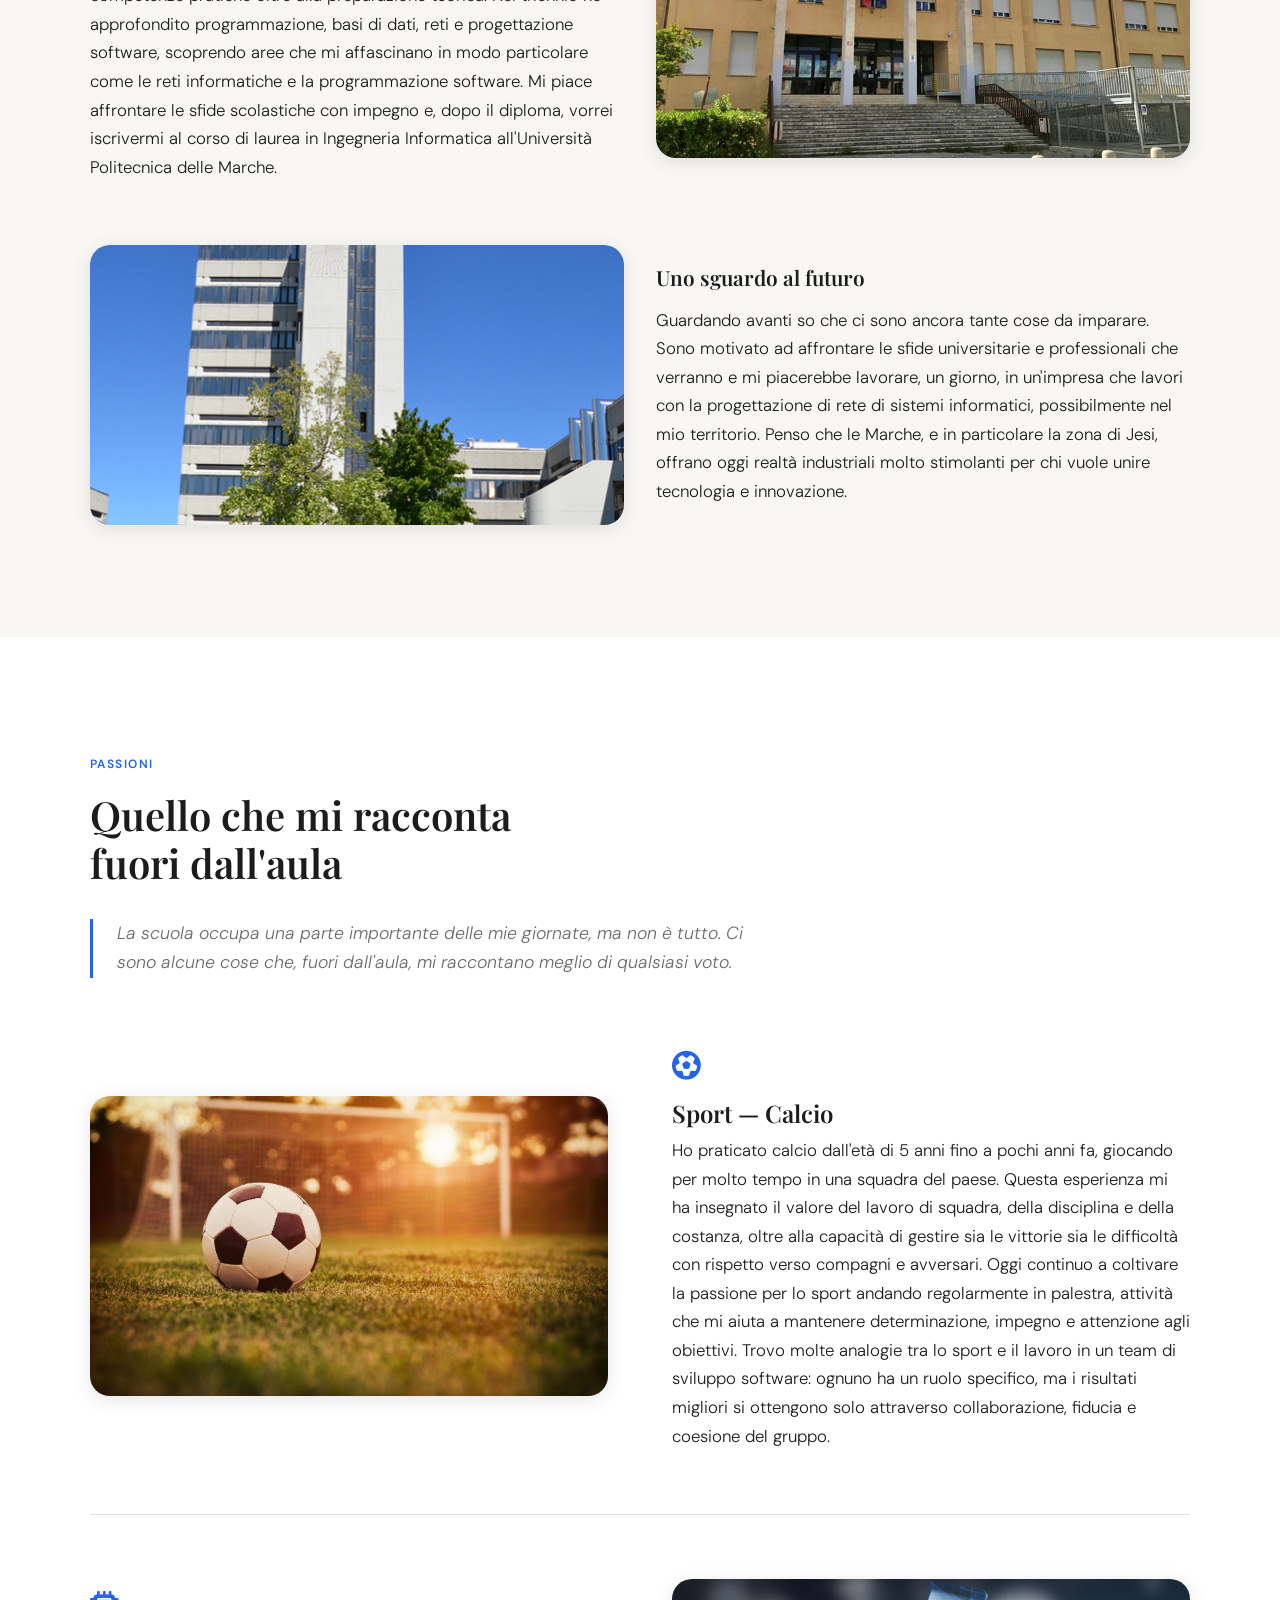
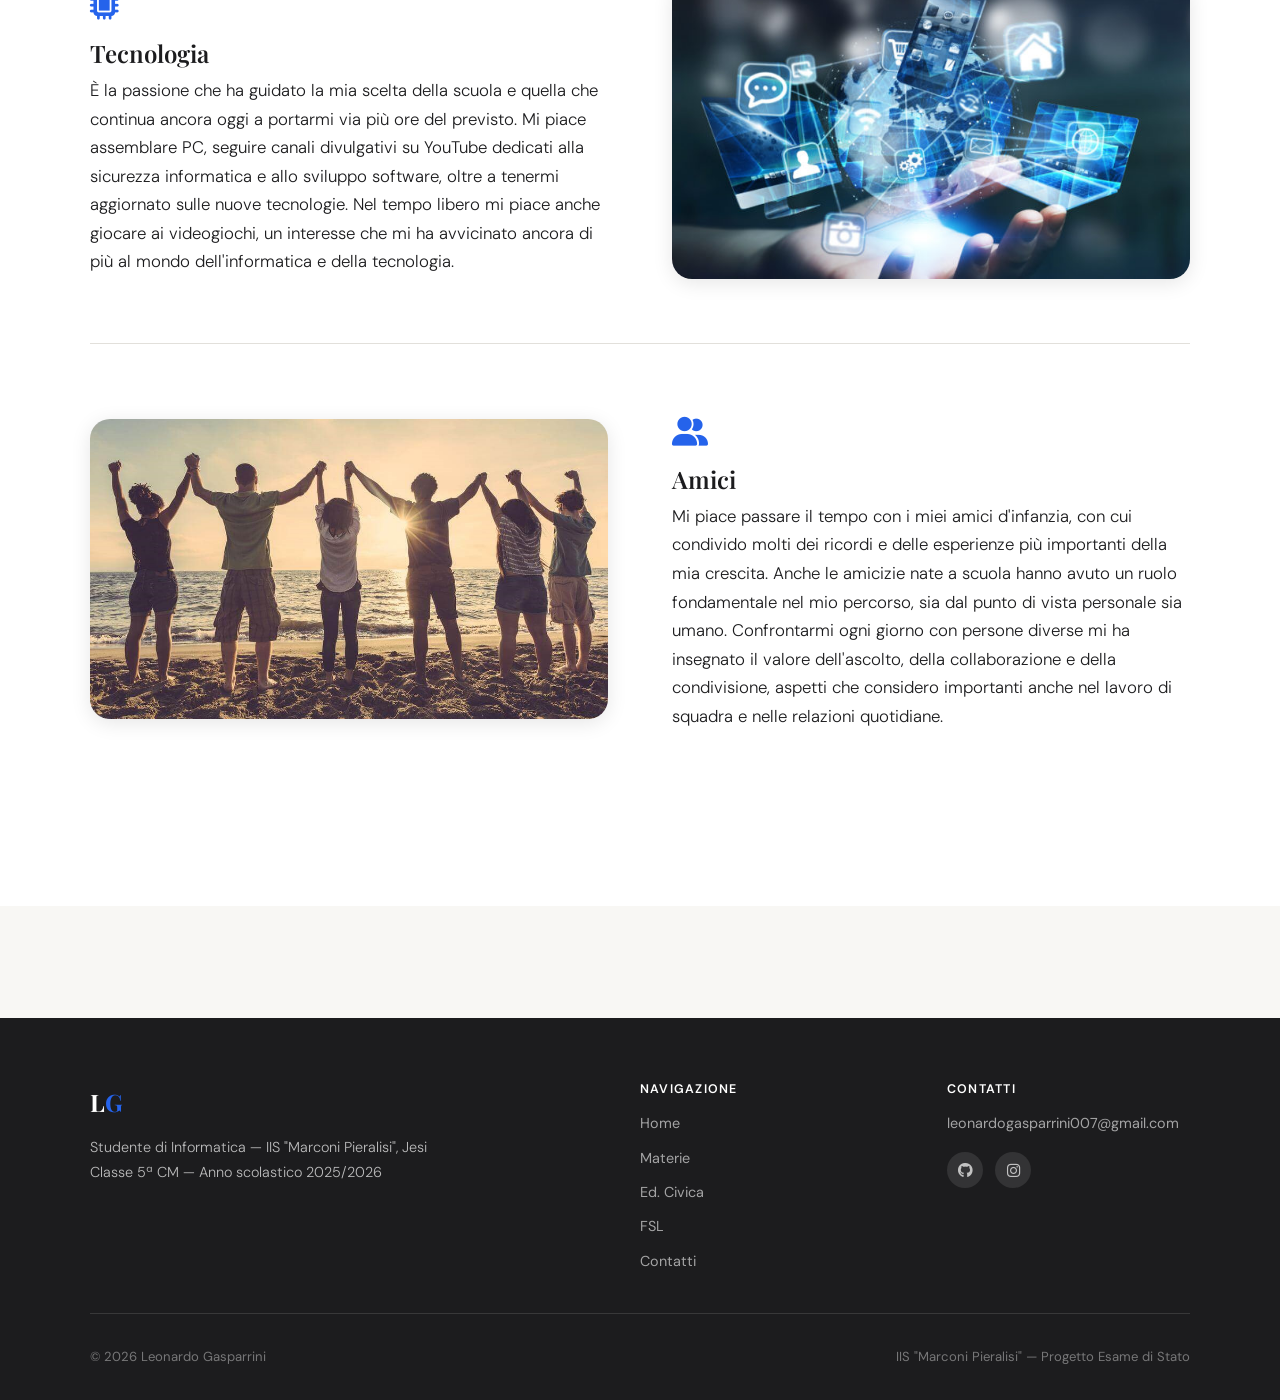
==== commit 9cd0f8fd: "immagini modificate 2" ====
--- a/index.html
+++ b/index.html
@@ -66,7 +66,7 @@
 
           <div class="hero-photo-wrap">
             <img
-              src="immagini/profilo.jpg"
+              src="immagini/profilo.jpeg"
               alt="Foto profilo di Leonardo Gasparrini"
               class="hero-photo"
               width="340" height="340"
@@ -112,7 +112,7 @@
               </p>
             </div>
             <img
-              src="immagini/scuola-marconi.jpg"
+              src="immagini/scuola-marconi.jpeg"
               alt="L'istituto IIS Marconi Pieralisi di Jesi"
               class="about-block-img"
               loading="lazy"
